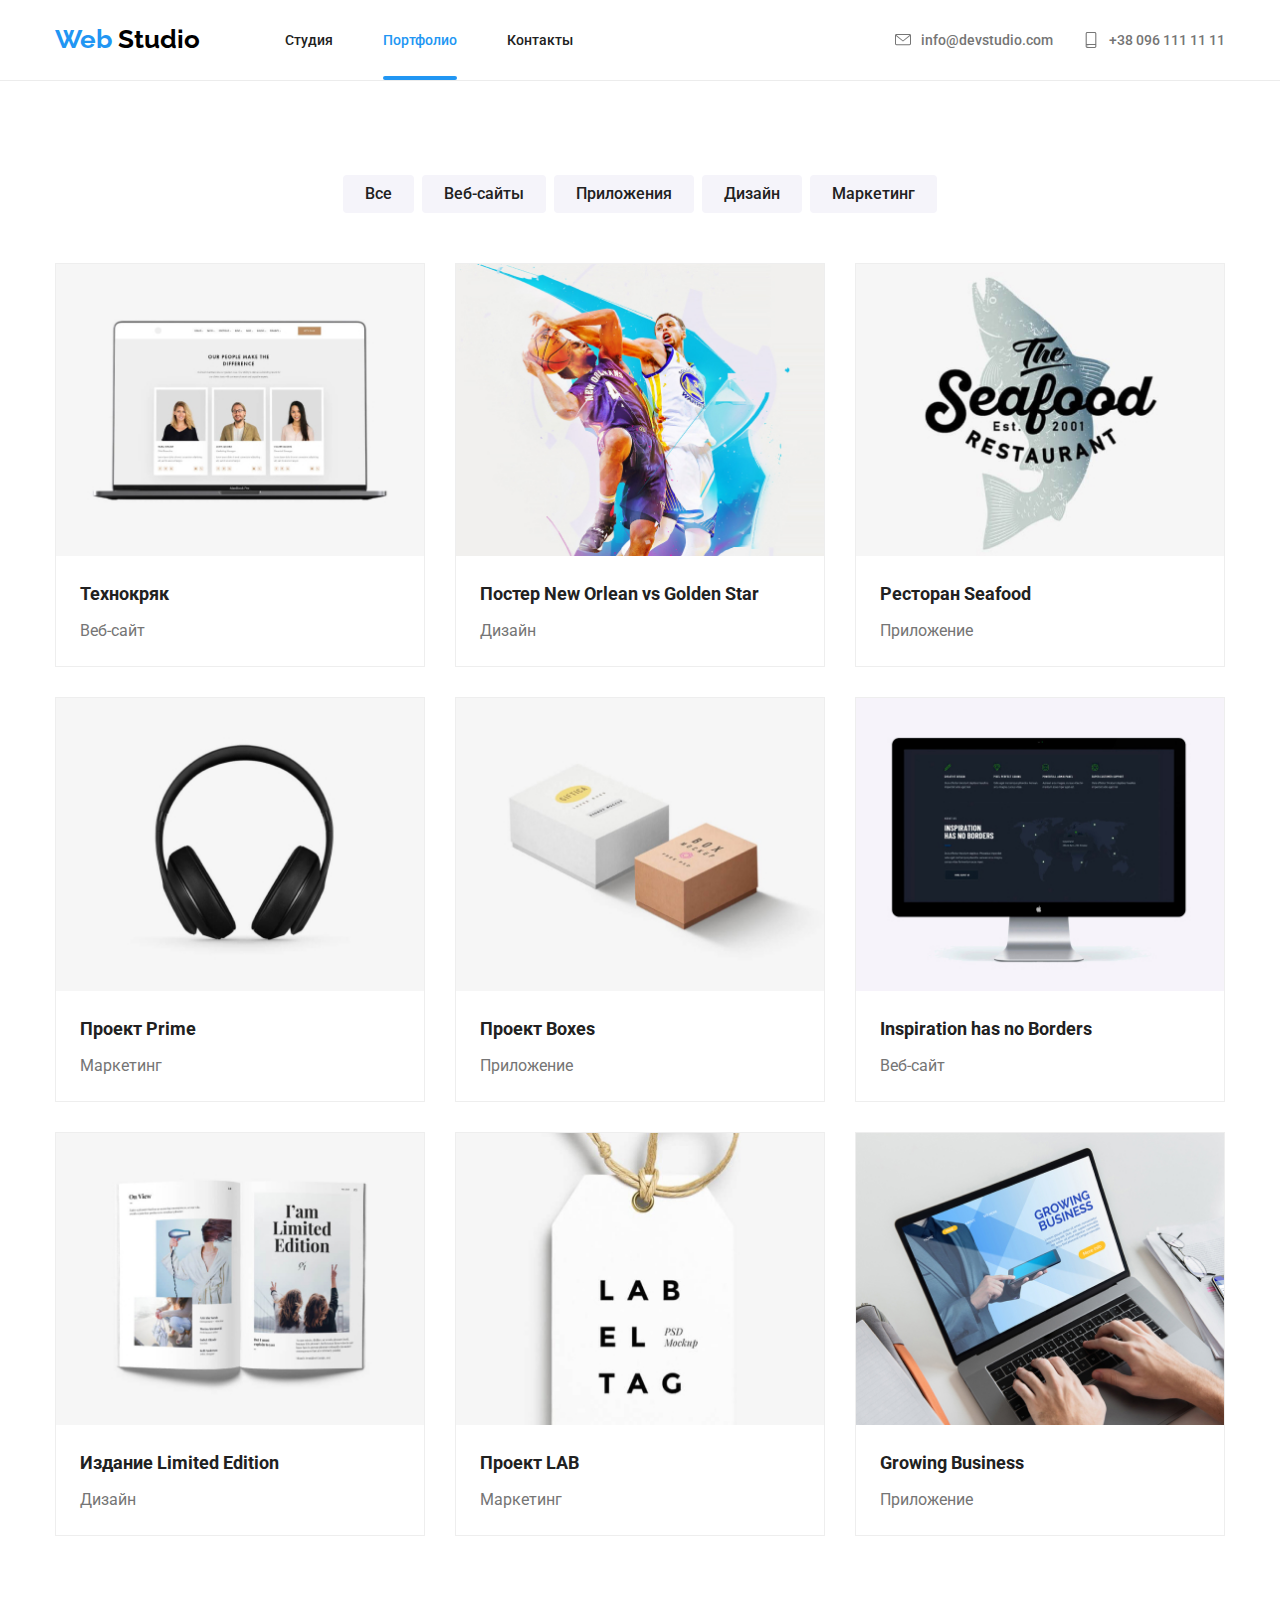
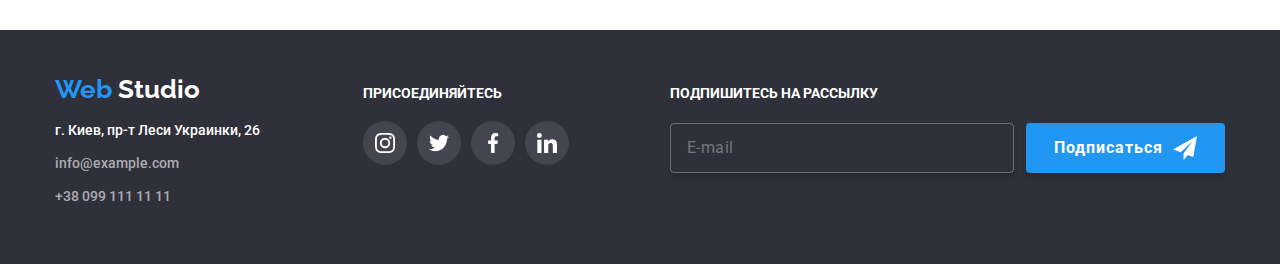
==== portfolio.html @ 0047af76 "clone-of-hw-5" ====
<!DOCTYPE html>
<html lang="en">
  <head>
    <meta charset="UTF-8" />
    <meta name="viewport" content="width=device-width, initial-scale=1.0" />
    <title>Portfolio</title>
    <link rel="stylesheet" href="./css/normalize.css" />
    <link rel="stylesheet" href="./css/styles.css" />
    <link
      href="https://fonts.googleapis.com/css2?family=Raleway:wght@700&family=Roboto:wght@400;500;700&display=swap"
      rel="stylesheet"
    />
  </head>
  <body>
    <header>
      <div class="container">
        <a class="logo" href="./index.html">Web <span>Studio</span></a>
        <nav>
          <ul class="header-menu-list">
            <li class="header-menu-listitem">
              <a href="./index.html">Студия</a>
            </li>
            <li class="header-menu-listitem">
              <a class="actual-page" href="./portfolio.html">Портфолио</a>
            </li>
            <li class="header-menu-listitem"><a href="">Контакты</a></li>
          </ul>
        </nav>
        <address class="header-contacts-list">
          <ul class="header-contacts-list">
            <li class="header-contacts-listitem">
              <a href="mailto:info@devstudio.com"
                ><svg class="header-adress-icon">
                  <use href="./img/sprite.svg#envelope"></use>
                </svg>
                info@devstudio.com</a
              >
            </li>
            <li class="header-contacts-listitem">
              <a href="tel:+380961111111"
                ><svg class="header-adress-icon">
                  <use href="./img/sprite.svg#smartphone"></use>
                </svg>
                +38 096 111 11 11</a
              >
            </li>
          </ul>
        </address>
      </div>
    </header>
    <main>
      <section class="portfolio">
        <h1 class="visually-hidden">Наше портфолио</h1>
        <nav class="secondari-nav">
          <ul class="secondari-nav-list">
            <li class="secondary-nav-listitem"><a href="">Все</a></li>
            <li class="secondary-nav-listitem">
              <a href="">Веб‑сайты</a>
            </li>
            <li class="secondary-nav-listitem"><a href="">Приложения</a></li>
            <li class="secondary-nav-listitem"><a href="">Дизайн</a></li>
            <li class="secondary-nav-listitem"><a href="">Маркетинг</a></li>
          </ul>
        </nav>
        <div class="container">
          <ul class="portfolio-list">
            <li>
              <a href="" class="portfolio-listitem">
                <div>
                  <p class="hover-text">
                    Lorem ipsum dolor sit amet consectetur adipisicing elit.
                    Sapiente repellat nam magni quisquam alias corporis facilis
                    ea nulla aperiam autem.
                  </p>
                  <img src="./img/hover.jpg" alt="рисунок" />
                </div>
                <div class="portfolio-listitem-div">
                  <h4>Технокряк</h4>
                  <p>Веб-сайт</p>
                </div>
              </a>
            </li>
            <li>
              <a class="portfolio-listitem" href="">
                <div>
                  <p class="hover-text">
                    Lorem ipsum dolor sit amet consectetur adipisicing elit.
                    Sapiente repellat nam magni quisquam alias corporis facilis
                    ea nulla aperiam autem.
                  </p>
                  <img src="./img/basketball.jpg" alt="баскетбол" />
                </div>
                <div class="portfolio-listitem-div">
                  <h4>Постер New Orlean vs Golden Star</h4>
                  <p>Дизайн</p>
                </div>
              </a>
            </li>
            <li>
              <a class="portfolio-listitem" href="">
                <div>
                  <p class="hover-text">
                    Lorem ipsum dolor sit amet consectetur adipisicing elit.
                    Sapiente repellat nam magni quisquam alias corporis facilis
                    ea nulla aperiam autem.
                  </p>
                  <img src="./img/seafood.jpg" alt="Ресторан" />
                </div>
                <div class="portfolio-listitem-div">
                  <h4>Ресторан Seafood</h4>
                  <p>Приложение</p>
                </div>
              </a>
            </li>
            <li>
              <a class="portfolio-listitem" href="">
                <div>
                  <p class="hover-text">
                    Lorem ipsum dolor sit amet consectetur adipisicing elit.
                    Sapiente repellat nam magni quisquam alias corporis facilis
                    ea nulla aperiam autem.
                  </p>
                  <img src="./img/earphones.jpg" alt="Наушники" />
                </div>
                <div class="portfolio-listitem-div">
                  <h4>Проект Prime</h4>
                  <p>Маркетинг</p>
                </div>
              </a>
            </li>
            <li>
              <a class="portfolio-listitem" href="">
                <div>
                  <p class="hover-text">
                    Lorem ipsum dolor sit amet consectetur adipisicing elit.
                    Sapiente repellat nam magni quisquam alias corporis facilis
                    ea nulla aperiam autem.
                  </p>
                  <img src="./img/boxes.jpg" alt="Коробки" />
                </div>
                <div class="portfolio-listitem-div">
                  <h4>Проект Boxes</h4>
                  <p>Приложение</p>
                </div>
              </a>
            </li>
            <li>
              <a class="portfolio-listitem" href="">
                <div>
                  <p class="hover-text">
                    Lorem ipsum dolor sit amet consectetur adipisicing elit.
                    Sapiente repellat nam magni quisquam alias corporis facilis
                    ea nulla aperiam autem.
                  </p>
                  <img src="./img/desktop.jpg" alt="Настольный ПК" />
                </div>
                <div class="portfolio-listitem-div">
                  <h4>Inspiration has no Borders</h4>
                  <p>Веб-сайт</p>
                </div>
              </a>
            </li>
            <li>
              <a class="portfolio-listitem" href="">
                <div>
                  <p class="hover-text">
                    Lorem ipsum dolor sit amet consectetur adipisicing elit.
                    Sapiente repellat nam magni quisquam alias corporis facilis
                    ea nulla aperiam autem.
                  </p>
                  <img src="./img/book.jpg" alt="Книга" />
                </div>
                <div class="portfolio-listitem-div">
                  <h4>Издание Limited Edition</h4>
                  <p>Дизайн</p>
                </div>
              </a>
            </li>
            <li>
              <a class="portfolio-listitem" href="">
                <div>
                  <p class="hover-text">
                    Lorem ipsum dolor sit amet consectetur adipisicing elit.
                    Sapiente repellat nam magni quisquam alias corporis facilis
                    ea nulla aperiam autem.
                  </p>
                  <img src="./img/LAB.jpg" alt="ЛАБ" />
                </div>
                <div class="portfolio-listitem-div">
                  <h4>Проект LAB</h4>
                  <p>Маркетинг</p>
                </div>
              </a>
            </li>
            <li>
              <a class="portfolio-listitem" href="">
                <div>
                  <p class="hover-text">
                    Lorem ipsum dolor sit amet consectetur adipisicing elit.
                    Sapiente repellat nam magni quisquam alias corporis facilis
                    ea nulla aperiam autem.
                  </p>
                  <img src="./img/laptop.jpg" alt="Ноутбук" />
                </div>
                <div class="portfolio-listitem-div">
                  <h4>Growing Business</h4>
                  <p>Приложение</p>
                </div>
              </a>
            </li>
          </ul>
        </div>
      </section>
    </main>
    <footer>
      <div class="container">
        <div class="footer-list">
          <div>
            <a class="footer-logo" href="./index.html"
              >Web <span>Studio</span></a
            >
            <address>
              <ul class="footer-contacts-list">
                <li>г. Киев, пр-т Леси Украинки, 26</li>
                <li><a href="mailto:info@example.com">info@example.com</a></li>
                <li><a href="tel:+380991111111">+38 099 111 11 11</a></li>
              </ul>
            </address>
          </div>
          <div>
            <p class="footer-list-item">присоединяйтесь</p>
            <ul class="footer-social">
              <li>
                <a href="" class="social">
                  <svg class="footer-icon">
                    <use href="./img/sprite.svg#instagram"></use>
                  </svg>
                </a>
              </li>
              <li>
                <a href="" class="social">
                  <svg class="footer-icon">
                    <use href="./img/sprite.svg#twitter"></use>
                  </svg>
                </a>
              </li>
              <li>
                <a href="" class="social">
                  <svg class="footer-icon">
                    <use href="./img/sprite.svg#facebook"></use>
                  </svg>
                </a>
              </li>
              <li>
                <a href="" class="social">
                  <svg class="footer-icon">
                    <use href="./img/sprite.svg#linkedin"></use>
                  </svg>
                </a>
              </li>
            </ul>
          </div>
          <div>
            <form action="" method="get">
              <label class="footer-list-item" for="roma"
                >Подпишитесь на рассылку</label
              >
              <div class="input-group">
                <input
                  id="mail-input"
                  name="Emailinput"
                  type="mail"
                  placeholder="E-mail"
                />
                <button class="submit-button" type="submit">
                  <a>
                    <span>Подписаться</span>
                    <svg class="send-icon">
                      <use href="./img/sprite.svg#icon-send"></use>
                    </svg>
                  </a>
                </button>
              </div>
            </form>
          </div>
        </div>
      </div>
    </footer>
  </body>
</html>
---- css/styles.css ----
:root {
  --main-color: #2196f3;
  --black-color: #000000;
  --icon-black-color: #282828;
  --white-color: #ffffff;
  --text-color: #757575;
  --title-color: #212121;
  --social-icon-color: #afb1b8;
  --overlay-color: rgba(47, 48, 58, 0.8);
  --transition-fuction: 250ms cubic-bezier(0.4, 0, 0.2, 1);
}
* {
  padding: 0px;
  margin: 0px;
}
a {
  text-decoration: none;
}
li {
  list-style: none;
}
img {
  display: block;
}
header > div {
  display: flex;
  align-items: center;
}
.header-adress-icon {
  margin-right: 10px;
  width: 16px;
  height: 16px;
}
.logo {
  color: var(--main-color);
  font-family: "Raleway", sans-serif;
  font-weight: 700;
  font-size: 26px;
}
.logo > span {
  color: var(--black-color);
}
.header-menu-list {
  display: flex;
  margin-left: 85px;
}
.header-menu-listitem {
  display: block;
}
.header-menu-list a {
  color: var(--title-color);
  font-family: "Roboto", sans-serif;
  font-weight: 500;
  font-size: 14px;
  transition: color var(--transition-fuction);
  display: flex;
  padding: 32px 0px;
}
.header-menu-list :not(:first-child) {
  margin-left: 50px;
}
.header-menu-list a:hover,
.header-menu-list a:focus {
  color: var(--main-color);
}
.header-menu-list .actual-page {
  color: var(--main-color);
}
.actual-page {
  position: relative;
}
.actual-page:after {
  content: "";
  background: var(--main-color);
  border-radius: 2px;
  height: 4px;
  position: absolute;
  bottom: 0px;
  left: 0px;
  right: 0px;
}
.header-contacts-list {
  display: flex;
  margin-left: auto;
}
.header-contacts-list a {
  color: var(--text-color);
  font-family: "Roboto", sans-serif;
  font-weight: 500;
  font-size: 14px;
  font-style: normal;
  transition: color var(--transition-fuction), fill var(--transition-fuction);
  fill: var(--text-color);
}
.header-contacts-list a:hover,
.header-contacts-list a:focus {
  color: var(--main-color);
  fill: var(--main-color);
}
.header-contacts-list li:not(:first-child) {
  margin-left: 30px;
}
.header-contacts-listitem a {
  display: flex;
  align-items: center;
}
.container {
  width: 1170px;
  margin: 0px auto 0px;
}
.container-padding {
  padding: 94px 0px 94px;
}
.mainimage {
  background: linear-gradient(var(--overlay-color), var(--overlay-color)),
    url("../img/Header-img-condensed.jpg") no-repeat center;
  display: flex;
  flex-direction: column;
  align-items: center;
  justify-content: center;
  height: 600px;
  max-width: 1600px;
  margin-right: auto;
  margin-left: auto;
}
h1 {
  color: var(--white-color);
  font-family: "Roboto", sans-serif;
  font-weight: 700;
  font-size: 44px;
  text-transform: uppercase;
  margin-bottom: 30px;
  width: 650px;
  text-align: center;
}
.mainimage > button {
  background-color: var(--main-color);
  color: var(--white-color);
  font-family: "Roboto", sans-serif;
  font-weight: 700;
  font-size: 16px;
  width: 200px;
  height: 50px;
  border-width: 0px;
  border-radius: 4px;
}
.our-benefits-list {
  color: var(--text-color);
  font-family: "Roboto", sans-serif;
  font-weight: 400;
  font-size: 14px;
  letter-spacing: 0.03em;
  display: flex;
}
.our-benefits-listitem {
  width: calc((100% - 30px * 3) / 4);
}
.our-benefits-listitem div {
  display: flex;
  justify-content: center;
  align-items: center;
  background-color: #f5f4fa;
  border-radius: 4px;
  height: 120px;
}
.our-benefits-listitem:not(:last-child) {
  margin-right: 30px;
}
.our-benefits-listitem p {
  line-height: 24px;
}
.our-benefits-list h3 {
  color: var(--title-color);
  font-family: "Roboto", sans-serif;
  font-weight: 700;
  font-size: 14px;
  text-transform: uppercase;
  margin-top: 30px;
  margin-bottom: 10px;
}
.our-benefits-icon {
  width: 64px;
  height: 64px;
}
section h2 {
  color: var(--title-color);
  font-family: "Roboto", sans-serif;
  font-weight: 700;
  font-size: 36px;
  margin-bottom: 50px;
  line-height: 42px;
  text-align: center;
  letter-spacing: 0.03em;
}
.cropped-container {
  padding-top: 0px;
}
.what-we-do-list {
  display: flex;
}
.what-we-do-list-item {
  position: relative;
  width: calc((100% - 30px * 2) / 3);
}
.what-we-do-list-item:not(:last-child) {
  margin-right: 30px;
}
.what-we-do-list-header {
  color: var(--white-color);
  font-family: "Roboto", sans-serif;
  font-weight: 700;
  font-size: 14px;
  text-transform: uppercase;
  text-align: center;
  line-height: 70px;
  background-color: var(--overlay-color);
  width: 100%;
  position: absolute;
  bottom: 0px;
}
.our-team-section {
  background-color: #f5f4fa;
}
.our-team h2 {
  margin-top: 0px;
  padding-top: 94px;
  margin-bottom: 50;
  line-height: 42px;
  text-align: center;
  letter-spacing: 0.03em;
}
.our-team-list,
.our-team-list-item-social {
  display: flex;
}
.our-team-list-item {
  width: calc((100% - 30px * 3) / 4);
  background-color: var(--white-color);
  box-shadow: 0px 2px 1px rgba(0, 0, 0, 0.2), 0px 1px 1px rgba(0, 0, 0, 0.14),
    0px 1px 3px rgba(0, 0, 0, 0.12);
  border-radius: 4px;
}
.our-team-list-item:not(:last-child) {
  margin-right: 30px;
}
.our-team-list-item h4 {
  color: var(--title-color);
  font-family: "Roboto", sans-serif;
  font-weight: 500;
  font-size: 16px;
  margin: 30px 0px 0px;
  text-align: center;
}
.our-team-list-item img {
  width: 100%;
}
.our-team-list-item p {
  color: var(--text-color);
  font-family: "Roboto", sans-serif;
  font-weight: 400;
  font-size: 16px;
  margin: 10px 0px 0px;
  text-align: center;
}
.our-team-list-item-social {
  justify-content: space-between;
  padding: 16px 32px 24px;
}
.our-team-social-icon,
.footer-icon {
  height: 44px;
  width: 44px;
}
.social {
  display: block;
  line-height: 0px;
  fill: var(--social-icon-color);
  border-radius: 50%;
  transition: fill var(--transition-fuction),
    background var(--transition-fuction);
}
.social:hover,
.social:focus {
  fill: var(--white-color);
  background: var(--main-color);
}
.our-clients h2 {
  padding-top: 94px;
  margin-top: 0px;
  margin-bottom: 50px;
  line-height: 42px;
  text-align: center;
  letter-spacing: 0.03em;
}
.our-clients-list {
  display: flex;
}
.our-clients-listitem:not(:last-child) {
  margin-right: 30px;
}
.our-clients-listitem {
  width: calc((100% - 30px * 5) / 6);
}
.our-clients-listitem a:hover,
.our-clients-listitem a:focus {
  fill: var(--main-color);
  border-color: var(--main-color);
}
.our-clients-listitem a {
  display: inline-block;
  fill: var(--social-icon-color);
  border: 1px solid var(--social-icon-color);
  border-radius: 4px;
  transition: fill var(--transition-fuction),
    border-color var(--transition-fuction);
}
.our-clients-icon {
  width: 170px;
  height: 90px;
}
footer {
  background-color: #2f303a;
  padding: 45px 0px 60px;
}
.footer-list,
.footer-social {
  display: flex;
}
.footer-list {
  align-items: baseline;
}
.footer-social {
  margin-top: 20px;
}
.footer-social a {
  background: rgba(255, 255, 255, 0.1);
  fill: var(--white-color);
}
.footer-social > li:not(:last-child) {
  margin-right: 10px;
}
.footer-list > div:not(:last-child) {
  width: calc((100% - 60px) / 4);
  margin-right: 30px;
}
.footer-list > div:last-child {
  width: calc((100% - 60px) / 2);
}
.footer-logo {
  color: var(--main-color);
  font-family: "Raleway", sans-serif;
  font-weight: 700;
  font-size: 26px;
}
.footer-logo > span {
  color: var(--white-color);
}
.footer-contacts-list a {
  color: rgba(255, 255, 255, 0.6);
  font-family: "Roboto", sans-serif;
  font-weight: 500;
  font-size: 14px;
  font-style: normal;
  transition: color var(--transition-fuction);
}
.footer-contacts-list a:hover {
  color: var(--main-color);
}
.footer-contacts-list li {
  color: var(--white-color);
  font-family: "Roboto", sans-serif;
  font-weight: 500;
  font-size: 14px;
  font-style: normal;
  padding-top: 17px;
}
.footer-list-item {
  color: var(--white-color);
  font-family: "Roboto", sans-serif;
  font-weight: 700;
  font-size: 14px;
  text-transform: uppercase;
}
.visually-hidden {
  position: absolute;
  width: 1px;
  height: 1px;
  margin: -1px;
  border: 0;
  padding: 0;
  clip: rect(0 0 0 0);
  overflow: hidden;
}
.secondari-nav {
  padding: 0px 400px 50px;
}
.secondari-nav-list {
  display: flex;
  justify-content: center;
}
.secondary-nav-listitem:not(:last-child) {
  margin-right: 8px;
}
.secondary-nav-listitem a {
  display: inline-block;
  font-family: "Roboto", sans-serif;
  font-weight: 500;
  font-size: 16px;
  line-height: 38px;
  height: 38px;
  background: #f5f4fa;
  border-radius: 4px;
  padding: 0px 22px 0px;
  color: var(--title-color);
  transition: background var(--transition-fuction),
    color var(--transition-fuction), box-shadow var(--transition-fuction);
}
.secondary-nav-listitem a:hover,
.secondary-nav-listitem a:focus {
  background: var(--main-color);
  color: var(--white-color);
  box-shadow: 0px 2px 2px rgba(0, 0, 0, 0.12), 0px 1px 2px rgba(0, 0, 0, 0.08),
    0px 3px 1px rgba(0, 0, 0, 0.1);
}
.portfolio {
  padding: 94px 0px 94px;
  border-top: 1px solid #ececec;
}
.portfolio-list {
  display: flex;
  flex-wrap: wrap;
}
.portfolio-list li {
  width: calc((100% - 60px) / 3);
  margin-bottom: 30px;
}
.portfolio-list > li:not(:nth-child(3n)) {
  margin-right: 30px;
}
.portfolio-list > li:nth-last-child(-n + 3) {
  margin-bottom: 0px;
}
.portfolio-listitem {
  display: inline-block;
  border: 1px solid #eeeeee;
  transition: box-shadow var(--transition-fuction);
}
.portfolio-listitem > div:first-child {
  position: relative;
  overflow: hidden;
}
.hover-text {
  background: rgba(33, 150, 243, 0.9);
  color: var(--white-color);
  font-family: "Roboto", sans-serif;
  font-weight: 400;
  font-size: 18px;
  line-height: 28px;
  height: 100%;
  width: 100%;
  padding: 63px 24px;
  top: 100%;
  position: absolute;
  transition: top var(--transition-fuction);
}
.portfolio-listitem:hover,
.portfolio-listitem:focus {
  box-shadow: 1px 4px 6px rgba(0, 0, 0, 0.16), 0px 4px 4px rgba(0, 0, 0, 0.06),
    0px 1px 1px rgba(0, 0, 0, 0.12);
}
.portfolio-listitem:hover .hover-text,
.portfolio-listitem:focus .hover-text {
  top: 0px;
}
.portfolio-listitem-div {
  padding: 20px 24px 20px;
  position: relative;
  background: var(--white-color);
}
.portfolio-listitem-div > h4 {
  color: var(--title-color);
  font-family: "Roboto", sans-serif;
  font-weight: 700;
  font-size: 18px;
  line-height: 36px;
}
.portfolio-listitem-div > h4 + p {
  color: var(--text-color);
  font-family: "Roboto", sans-serif;
  font-weight: 400;
  font-size: 16px;
  line-height: 30px;
  margin-top: 4px;
}
.portfolio-listitem img {
  width: 100%;
}
.submit-button {
  border: none;
  background: none;
}
.submit-button > a {
  font-family: Roboto;
  font-weight: 700;
  font-size: 16px;
  line-height: 30px;
  text-align: center;
  letter-spacing: 0.06em;
  color: var(--white-color);
  background: var(--main-color);
  display: flex;
  align-items: center;
  cursor: pointer;
  padding: 10px 28px;
  box-shadow: 0px 4px 4px rgba(0, 0, 0, 0.15);
  border-radius: 4px;
}
.send-icon {
  width: 24px;
  height: 24px;
  fill: var(--white-color);
  margin-left: 10px;
}
.input-group {
  display: flex;
  margin-top: 20px;
}
.input-group input {
  margin-right: 12px;
  background: none;
  border: 1px solid rgba(255, 255, 255, 0.3);
  border-radius: 4px;
  width: 358px;
  box-shadow: 0px 4px 4px rgba(0, 0, 0, 0.15);
  font-family: Roboto;
  font-weight: 400;
  font-size: 16px;
  line-height: 20px;
  letter-spacing: 0.03em;
  color: rgba(255, 255, 255, 0.6);
  text-indent: 16px;
}
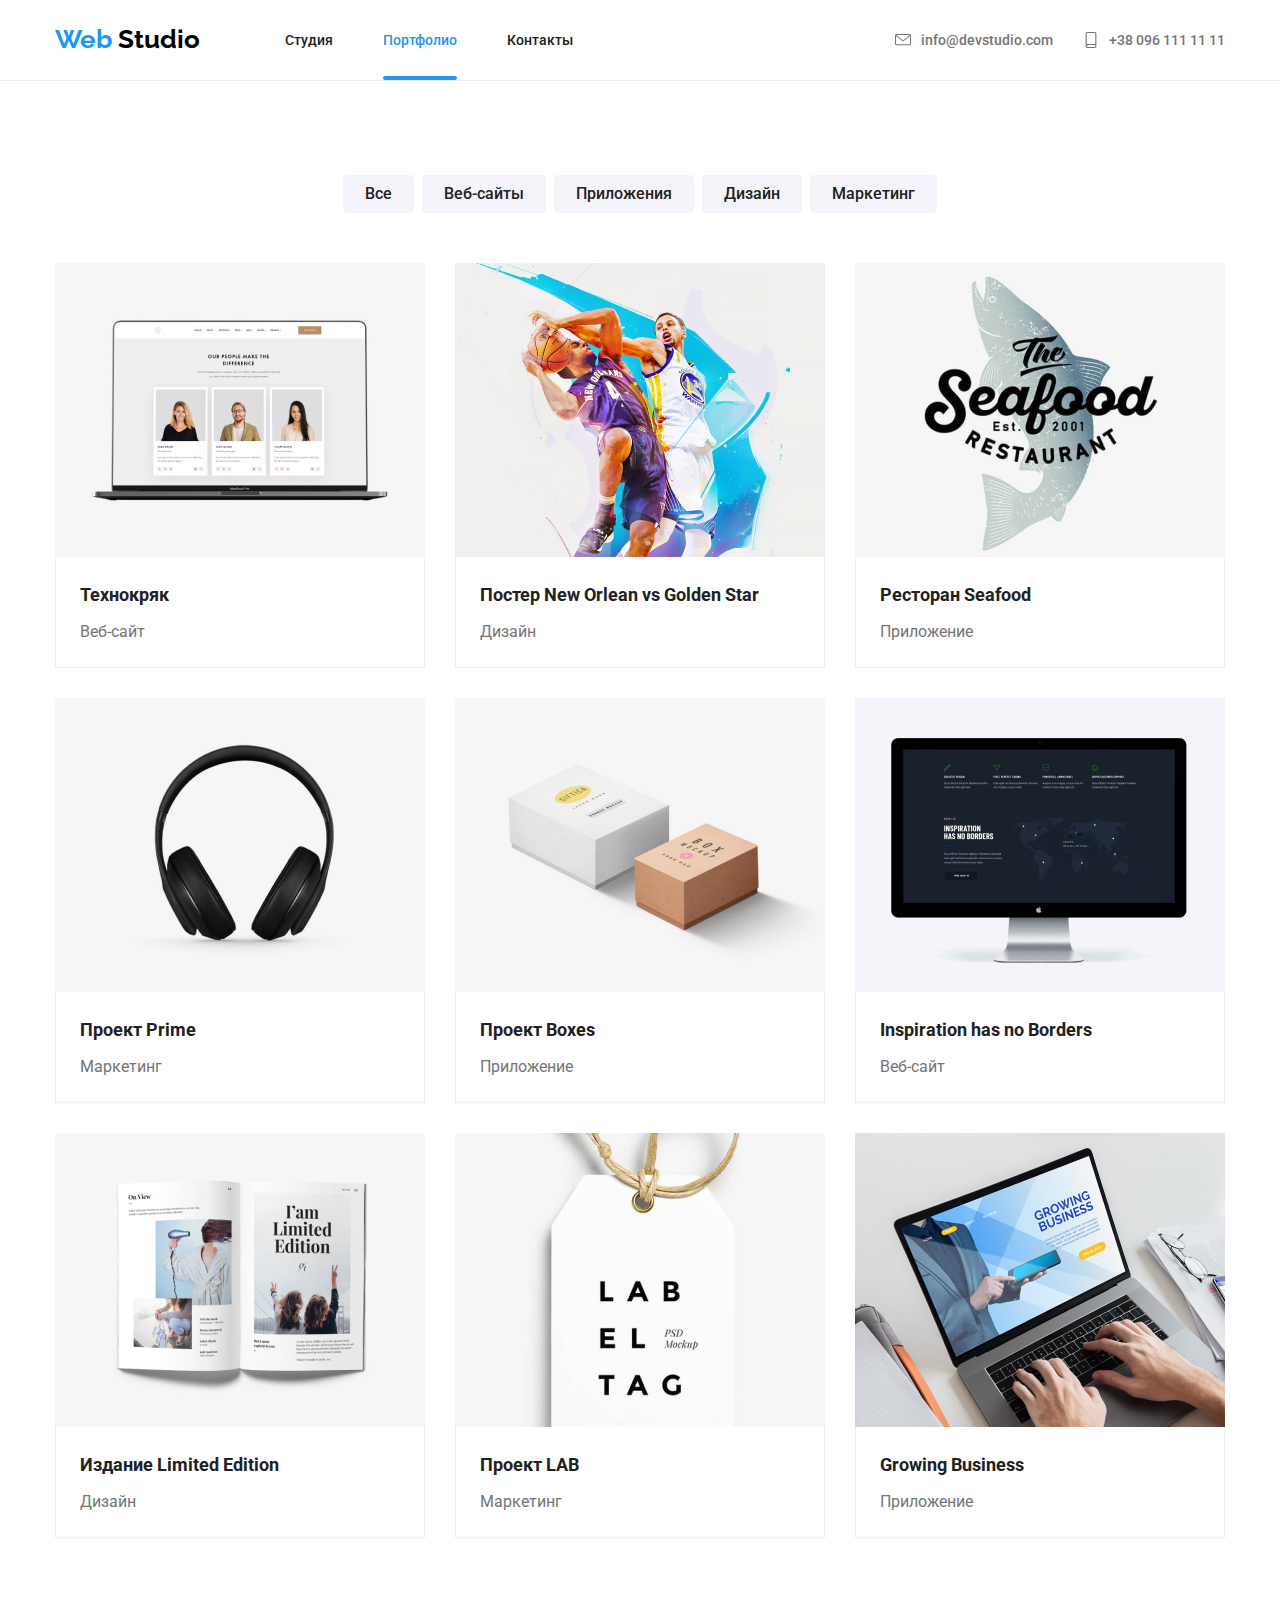
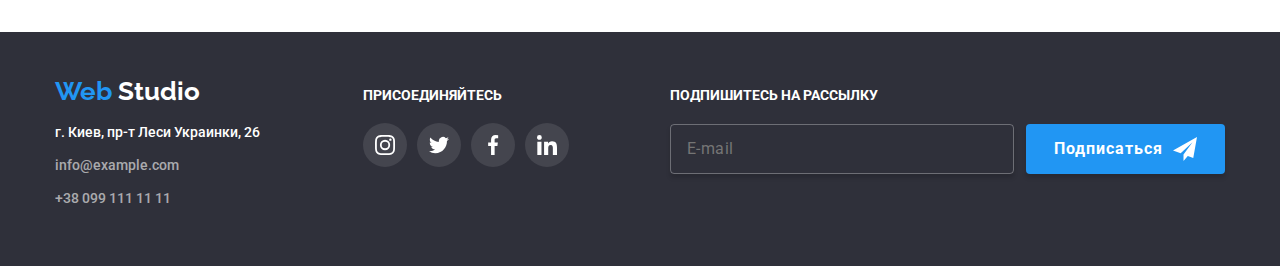
==== commit 37a913f2: "HW-6-WOM-06.07.20" ====
--- a/portfolio.html
+++ b/portfolio.html
@@ -261,24 +261,22 @@
             </ul>
           </div>
           <div>
-            <form action="" method="get">
-              <label class="footer-list-item" for="roma"
+            <form method="get">
+              <label class="footer-list-item" for="mail-input"
                 >Подпишитесь на рассылку</label
               >
               <div class="input-group">
                 <input
                   id="mail-input"
                   name="Emailinput"
-                  type="mail"
+                  type="email"
                   placeholder="E-mail"
                 />
                 <button class="submit-button" type="submit">
-                  <a>
-                    <span>Подписаться</span>
-                    <svg class="send-icon">
-                      <use href="./img/sprite.svg#icon-send"></use>
-                    </svg>
-                  </a>
+                  <span>Подписаться</span>
+                  <svg class="send-icon">
+                    <use href="./img/sprite.svg#icon-send"></use>
+                  </svg>
                 </button>
               </div>
             </form>
--- a/css/styles.css
+++ b/css/styles.css
@@ -143,6 +143,8 @@
   height: 50px;
   border-width: 0px;
   border-radius: 4px;
+  cursor: pointer;
+  outline: none;
 }
 .our-benefits-list {
   color: var(--text-color);
@@ -442,7 +444,6 @@
 }
 .portfolio-listitem {
   display: inline-block;
-  border: 1px solid #eeeeee;
   transition: box-shadow var(--transition-fuction);
 }
 .portfolio-listitem > div:first-child {
@@ -473,6 +474,8 @@
   top: 0px;
 }
 .portfolio-listitem-div {
+  border: 1px solid #eeeeee;
+  border-top: none;
   padding: 20px 24px 20px;
   position: relative;
   background: var(--white-color);
@@ -499,7 +502,7 @@
   border: none;
   background: none;
 }
-.submit-button > a {
+.submit-button {
   font-family: Roboto;
   font-weight: 700;
   font-size: 16px;
@@ -540,3 +543,171 @@
   color: rgba(255, 255, 255, 0.6);
   text-indent: 16px;
 }
+.backdrop {
+  position: fixed;
+  top: 0;
+  right: 0;
+  bottom: 0;
+  left: 0;
+  background: rgba(0, 0, 0, 0.2);
+  display: flex;
+  justify-content: center;
+  align-items: center;
+  opacity: 1;
+  transition: var(--transition-fuction);
+  z-index: 100;
+}
+.modal-group {
+  display: flex;
+  flex-direction: column;
+  align-items: center;
+  width: 528px;
+  height: 581px;
+  background: var(--white-color);
+  box-shadow: 0px 2px 1px rgba(0, 0, 0, 0.2), 0px 1px 1px rgba(0, 0, 0, 0.14),
+    0px 1px 3px rgba(0, 0, 0, 0.12);
+  border-radius: 4px;
+  font-weight: 400;
+  font-size: 14px;
+  line-height: 16px;
+  letter-spacing: 0.01em;
+  color: var(--text-color);
+  padding: 40px;
+  position: relative;
+  transform: scale(1);
+  transition: var(--transition-fuction);
+}
+.modal > span {
+  position: absolute;
+  left: 42px;
+  top: 12px;
+  transition: var(--transition-fuction);
+}
+.modal-group input:not([type="checkbox"]) {
+  border: 1px solid rgba(33, 33, 33, 0.2);
+  border-radius: 4px;
+  width: 448px;
+  height: 40px;
+  transition: border var(--transition-fuction);
+}
+.modal-group input:focus {
+  border: 1px solid var(--main-color);
+  outline: none;
+  padding-left: 42px;
+}
+.modal-group input:focus + .modal-icon {
+  fill: var(--main-color);
+}
+.modal-group input:focus:not([type="checkbox"]) ~ span {
+  left: 16px;
+  top: -20px;
+  color: var(--main-color);
+  font-size: 12px;
+}
+.modal-group textarea {
+  border: 1px solid rgba(33, 33, 33, 0.2);
+  border-radius: 4px;
+  resize: none;
+  margin-bottom: 20px;
+  width: 100%;
+  padding: 12px 16px;
+  transition: border var(--transition-fuction);
+  color: inherit;
+}
+.modal-group textarea:focus {
+  outline: none;
+  border: 1px solid var(--main-color);
+}
+.modal-header {
+  font-weight: 700;
+  font-size: 20px;
+  line-height: 23px;
+  letter-spacing: 0.02em;
+  color: var(--title-color);
+  margin-bottom: 30px;
+}
+.modal {
+  position: relative;
+  margin-bottom: 28px;
+  display: flex;
+  align-items: center;
+}
+.modal-icon {
+  position: absolute;
+  left: 16px;
+  fill: var(--title-color);
+  width: 18px;
+  height: 18px;
+  transition: fill var(--transition-fuction);
+}
+.modal-check {
+  line-height: 24px;
+  margin-bottom: 30px;
+  position: relative;
+}
+.modal-check span {
+  margin-left: 7px;
+}
+.close-icon {
+  width: 11px;
+  height: 11px;
+}
+.close-button {
+  position: absolute;
+  top: 10px;
+  right: 10px;
+  border-radius: 50%;
+  display: block;
+  padding: 9px;
+  line-height: 0;
+  border: 1px solid rgba(0, 0, 0, 0.1);
+  transition: fill var(--transition-fuction), border var(--transition-fuction);
+}
+.close-button:hover {
+  fill: var(--main-color);
+}
+.modal-group .submit-button > a {
+  padding: 10px 55px;
+}
+.modal-check {
+  cursor: pointer;
+}
+.modal-check > input {
+  opacity: 0;
+}
+.pseudo-check:before {
+  content: "";
+  display: block;
+  position: absolute;
+  width: 16px;
+  height: 16px;
+  top: 4px;
+  left: 0px;
+  border: 1px solid var(--title-color);
+  border-radius: 2px;
+  transition: background var(--transition-fuction),
+    border var(--transition-fuction);
+}
+.modal-check > input:checked ~ .pseudo-check:before {
+  background: var(--main-color) url("../img/checkbox-icon.svg") center no-repeat;
+  border: 1px solid var(--main-color);
+  background-size: contain;
+}
+.modal-check:hover .pseudo-check:before,
+.modal-check:focus-within .pseudo-check:before {
+  border: 1px solid var(--main-color);
+}
+.modal-check > a {
+  text-decoration: underline;
+  color: var(--main-color);
+}
+.is-hidden {
+  opacity: 0;
+  visibility: hidden;
+  pointer-events: none;
+  transition: var(--transition-fuction);
+}
+.is-hidden .modal-group {
+  transform: scale(0);
+  transition: var(--transition-fuction);
+}
